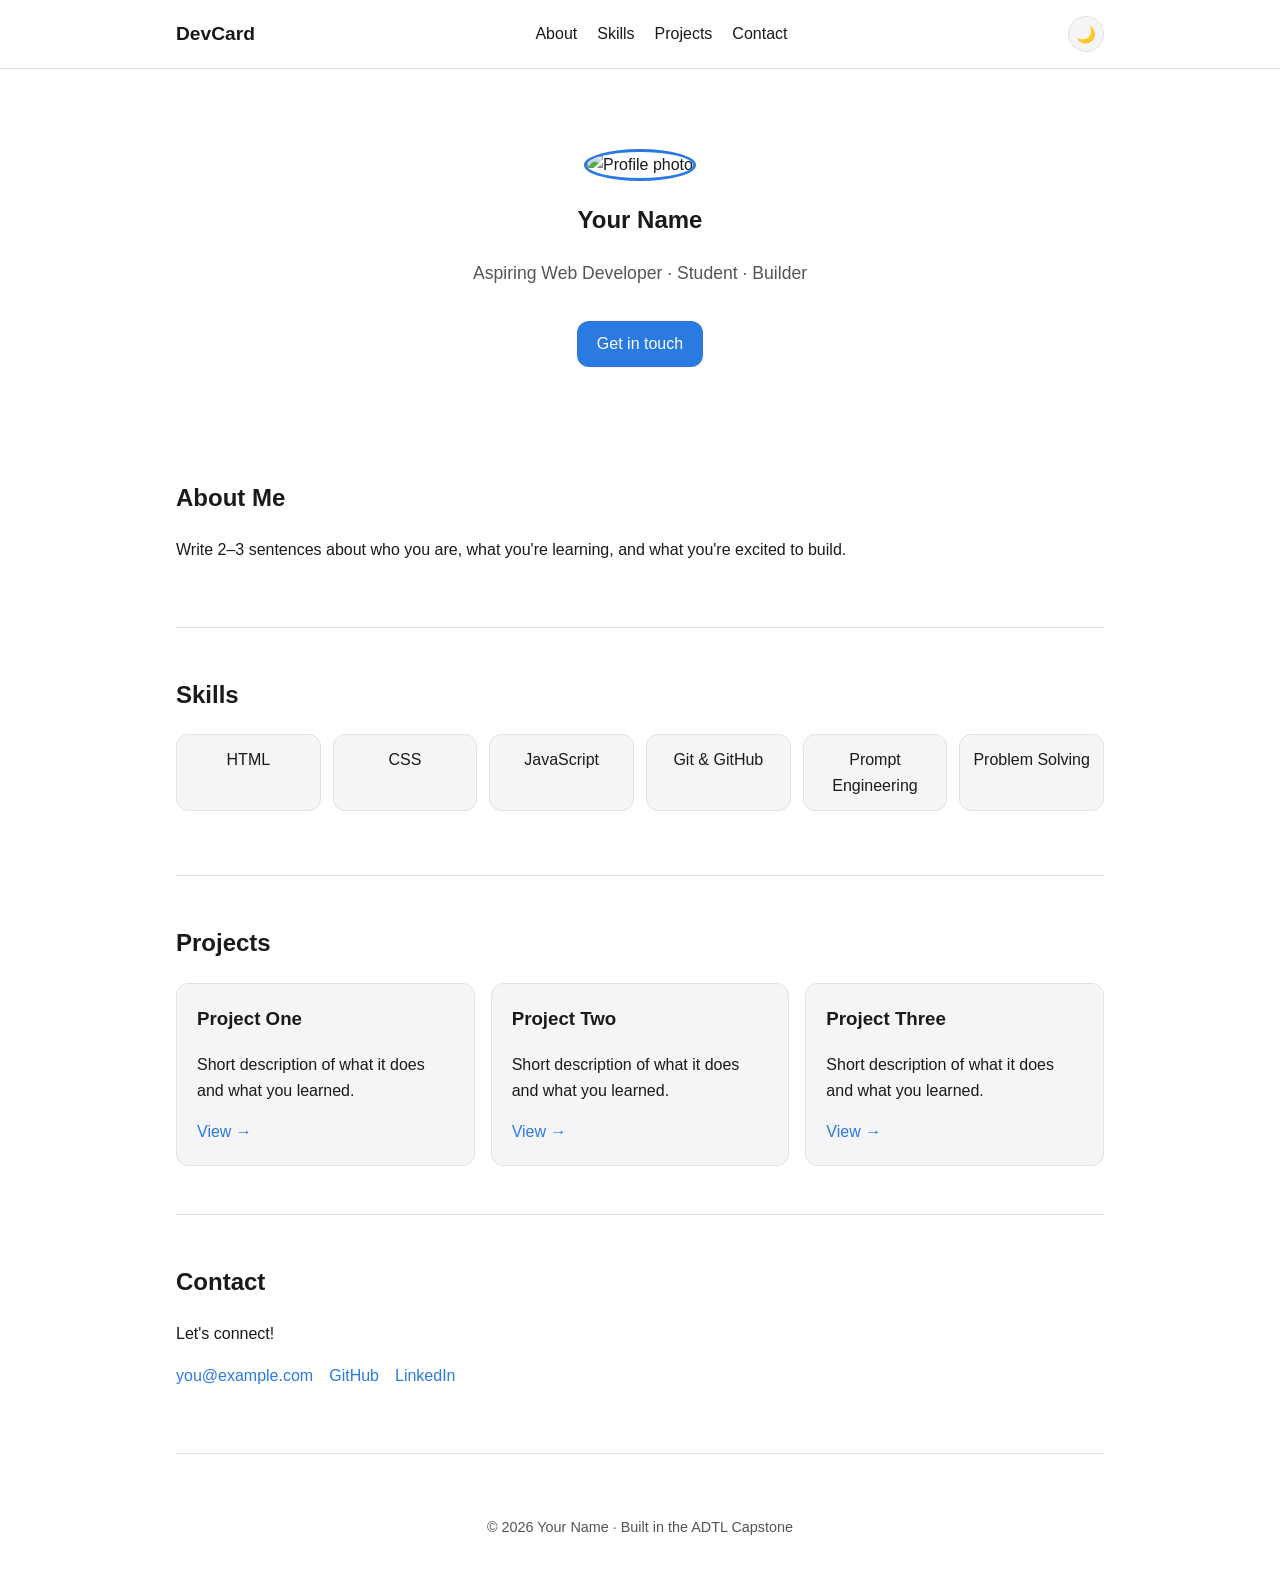
==== starter/index.html @ 2a034c1e "Add initial project files for DevCard portfolio template" ====
<!doctype html>
<html lang="en">
  <head>
    <meta charset="UTF-8" />
    <meta name="viewport" content="width=device-width, initial-scale=1.0" />
    <title>DevCard — Your Name</title>
    <link rel="stylesheet" href="styles.css" />
  </head>
  <body>
    <!-- NAV -->
    <header class="site-header">
      <nav class="nav">
        <a href="#" class="logo">DevCard</a>
        <ul class="nav-links">
          <li><a href="#about">About</a></li>
          <li><a href="#skills">Skills</a></li>
          <li><a href="#projects">Projects</a></li>
          <li><a href="#contact">Contact</a></li>
        </ul>
        <button id="theme-toggle" aria-label="Toggle dark mode">🌙</button>
      </nav>
    </header>

    <main>
      <!-- HERO -->
      <section class="hero">
        <img
          src="https://via.placeholder.com/150"
          alt="Profile photo"
          class="avatar"
        />
        <h1>Your Name</h1>
        <p class="tagline">Aspiring Web Developer · Student · Builder</p>
        <a href="#contact" class="btn">Get in touch</a>
      </section>

      <!-- ABOUT -->
      <section id="about" class="section">
        <h2>About Me</h2>
        <p>
          Write 2–3 sentences about who you are, what you're learning, and what
          you're excited to build.
        </p>
      </section>

      <!-- SKILLS -->
      <section id="skills" class="section">
        <h2>Skills</h2>
        <ul class="skills-grid">
          <li>HTML</li>
          <li>CSS</li>
          <li>JavaScript</li>
          <li>Git &amp; GitHub</li>
          <li>Prompt Engineering</li>
          <li>Problem Solving</li>
        </ul>
      </section>

      <!-- PROJECTS -->
      <section id="projects" class="section">
        <h2>Projects</h2>
        <div class="projects-grid">
          <article class="card">
            <h3>Project One</h3>
            <p>Short description of what it does and what you learned.</p>
            <a href="#" target="_blank" rel="noopener">View →</a>
          </article>
          <article class="card">
            <h3>Project Two</h3>
            <p>Short description of what it does and what you learned.</p>
            <a href="#" target="_blank" rel="noopener">View →</a>
          </article>
          <article class="card">
            <h3>Project Three</h3>
            <p>Short description of what it does and what you learned.</p>
            <a href="#" target="_blank" rel="noopener">View →</a>
          </article>
        </div>
      </section>

      <!-- CONTACT -->
      <section id="contact" class="section">
        <h2>Contact</h2>
        <p>Let's connect!</p>
        <ul class="contact-list">
          <li><a href="mailto:you@example.com">you@example.com</a></li>
          <li>
            <a
              href="https://github.com/your-username"
              target="_blank"
              rel="noopener"
              >GitHub</a
            >
          </li>
          <li>
            <a
              href="https://linkedin.com/in/your-handle"
              target="_blank"
              rel="noopener"
              >LinkedIn</a
            >
          </li>
        </ul>
      </section>
    </main>

    <footer class="site-footer">
      <p>
        &copy; <span id="year"></span> Your Name · Built in the ADTL Capstone
      </p>
    </footer>

    <script src="script.js"></script>
  </body>
</html>
---- starter/styles.css ----
/* ===== Theme variables ===== */
:root {
  --bg: #ffffff;
  --surface: #f5f5f7;
  --text: #1a1a1a;
  --muted: #555;
  --accent: #2a7ae2;
  --border: #e2e2e2;
  --radius: 12px;
  --max-width: 960px;
}

body.dark {
  --bg: #0f1115;
  --surface: #1a1d23;
  --text: #f1f1f1;
  --muted: #b0b0b0;
  --accent: #4ea1ff;
  --border: #2a2d34;
}

/* ===== Base ===== */
* {
  box-sizing: border-box;
}

body {
  margin: 0;
  font-family:
    -apple-system, BlinkMacSystemFont, "Segoe UI", Roboto, sans-serif;
  background-color: var(--bg);
  color: var(--text);
  line-height: 1.6;
  transition:
    background-color 0.3s,
    color 0.3s;
}

a {
  color: var(--accent);
  text-decoration: none;
}
a:hover {
  text-decoration: underline;
}

/* ===== Nav ===== */
.site-header {
  border-bottom: 1px solid var(--border);
  background: var(--bg);
  position: sticky;
  top: 0;
  z-index: 10;
}

.nav {
  max-width: var(--max-width);
  margin: 0 auto;
  padding: 1rem;
  display: flex;
  align-items: center;
  justify-content: space-between;
  gap: 1rem;
}

.logo {
  font-weight: 700;
  font-size: 1.2rem;
  color: var(--text);
}

.nav-links {
  list-style: none;
  display: flex;
  gap: 1.25rem;
  margin: 0;
  padding: 0;
}

.nav-links a {
  color: var(--text);
}

#theme-toggle {
  background: var(--surface);
  border: 1px solid var(--border);
  border-radius: 999px;
  width: 36px;
  height: 36px;
  cursor: pointer;
  font-size: 1rem;
}

/* ===== Layout ===== */
main {
  max-width: var(--max-width);
  margin: 0 auto;
  padding: 1rem;
}

.section {
  padding: 3rem 0;
  border-bottom: 1px solid var(--border);
}

.section h2 {
  margin-top: 0;
}

/* ===== Hero ===== */
.hero {
  text-align: center;
  padding: 4rem 1rem;
}

.avatar {
  width: 120px;
  height: 120px;
  border-radius: 50%;
  object-fit: cover;
  border: 3px solid var(--accent);
}

.tagline {
  color: var(--muted);
  font-size: 1.1rem;
}

.btn {
  display: inline-block;
  background: var(--accent);
  color: white;
  padding: 0.65rem 1.25rem;
  border-radius: var(--radius);
  margin-top: 1rem;
}
.btn:hover {
  opacity: 0.9;
  text-decoration: none;
}

/* ===== Skills ===== */
.skills-grid {
  list-style: none;
  padding: 0;
  display: grid;
  grid-template-columns: repeat(auto-fit, minmax(140px, 1fr));
  gap: 0.75rem;
}

.skills-grid li {
  background: var(--surface);
  padding: 0.75rem;
  border-radius: var(--radius);
  text-align: center;
  border: 1px solid var(--border);
}

/* ===== Projects ===== */
.projects-grid {
  display: grid;
  grid-template-columns: repeat(auto-fit, minmax(240px, 1fr));
  gap: 1rem;
}

.card {
  background: var(--surface);
  padding: 1.25rem;
  border-radius: var(--radius);
  border: 1px solid var(--border);
  transition:
    transform 0.2s,
    box-shadow 0.2s;
}

.card:hover {
  transform: translateY(-3px);
  box-shadow: 0 6px 16px rgba(0, 0, 0, 0.08);
}

.card h3 {
  margin-top: 0;
}

/* ===== Contact ===== */
.contact-list {
  list-style: none;
  padding: 0;
  display: flex;
  flex-wrap: wrap;
  gap: 1rem;
}

/* ===== Footer ===== */
.site-footer {
  text-align: center;
  padding: 2rem 1rem;
  color: var(--muted);
  font-size: 0.9rem;
}

/* ===== Responsive ===== */
@media (max-width: 600px) {
  .nav-links {
    gap: 0.75rem;
    font-size: 0.9rem;
  }
  .hero {
    padding: 2.5rem 1rem;
  }
}
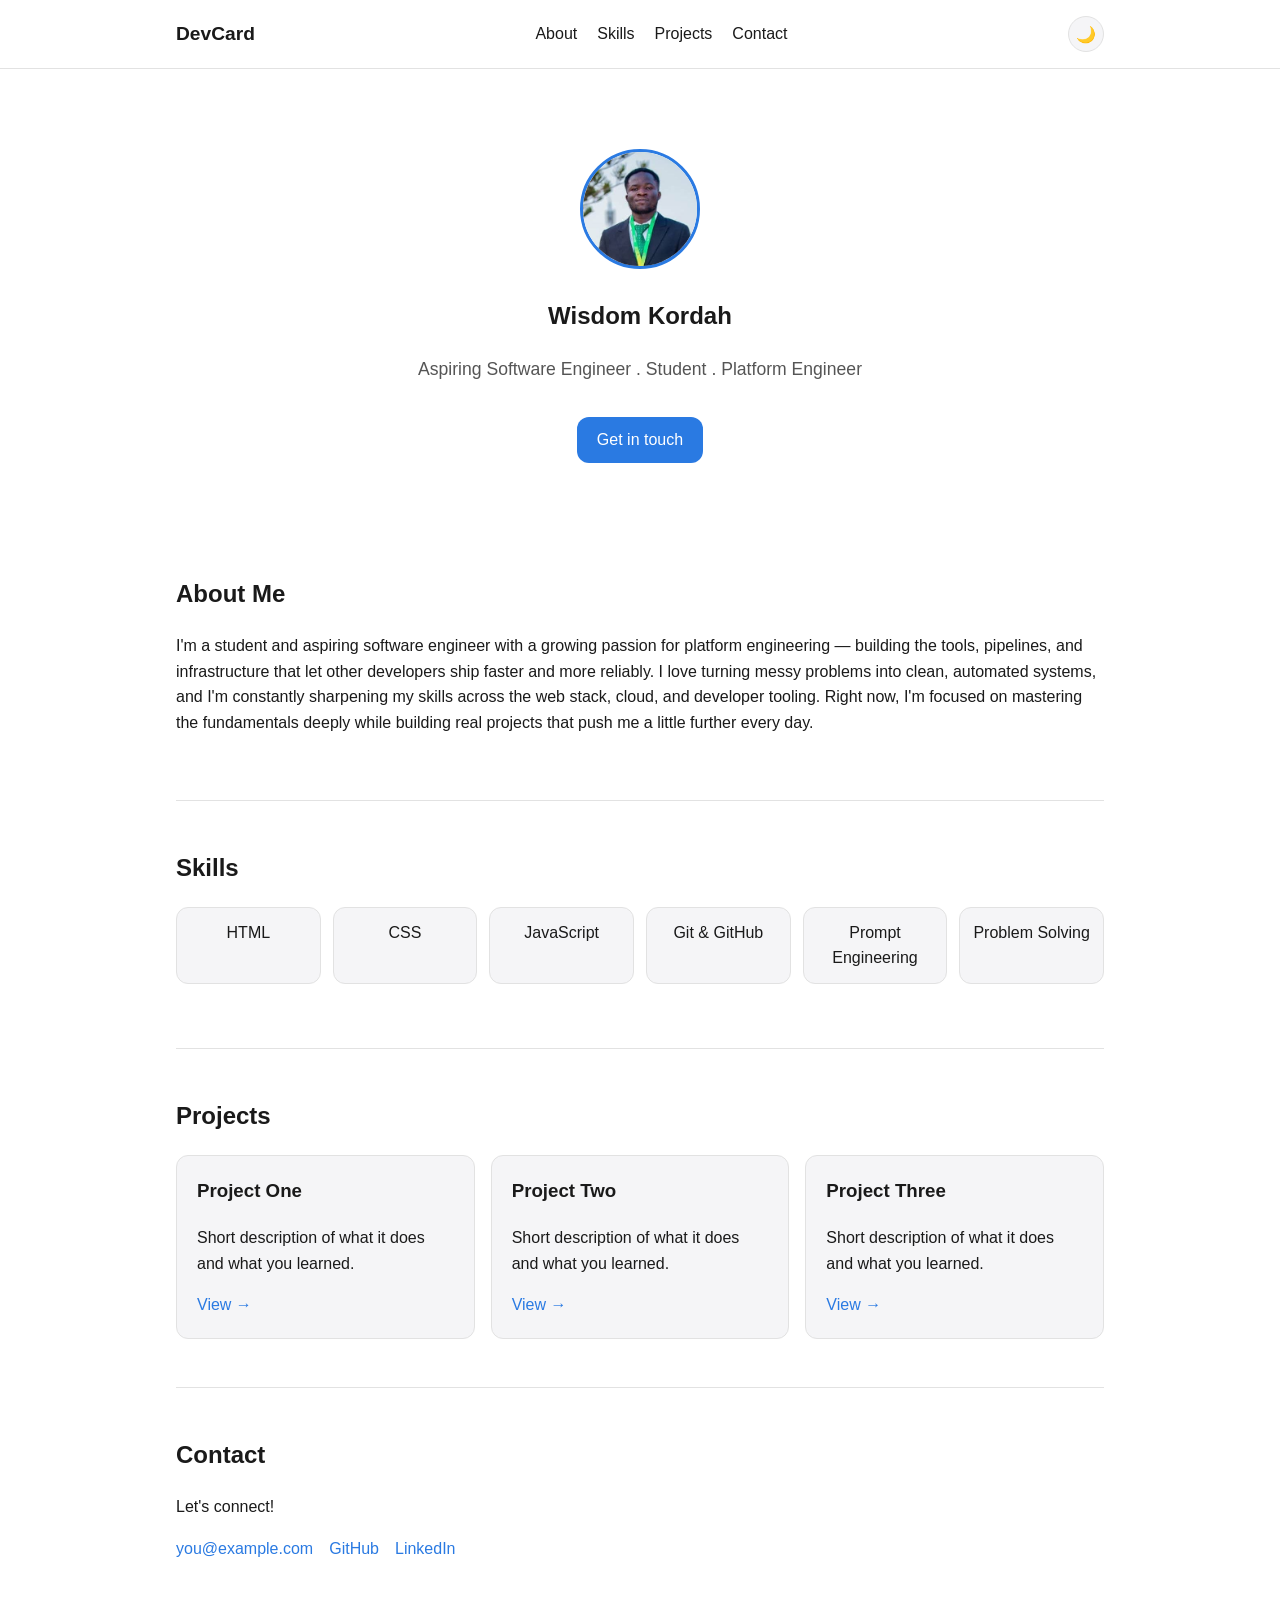
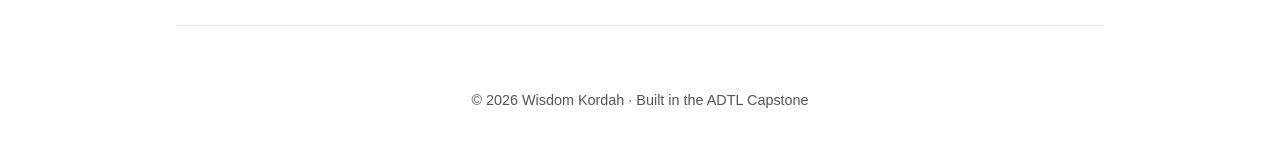
==== commit fb4efd5c: "Update index.html with personal details and add profile picture" ====
--- a/starter/index.html
+++ b/starter/index.html
@@ -3,7 +3,7 @@
   <head>
     <meta charset="UTF-8" />
     <meta name="viewport" content="width=device-width, initial-scale=1.0" />
-    <title>DevCard — Your Name</title>
+    <title>DevCard — Wisdom Kordah</title>
     <link rel="stylesheet" href="styles.css" />
   </head>
   <body>
@@ -25,12 +25,14 @@
       <!-- HERO -->
       <section class="hero">
         <img
-          src="https://via.placeholder.com/150"
+          src="assets/profile_picture.jpg"
           alt="Profile photo"
           class="avatar"
         />
-        <h1>Your Name</h1>
-        <p class="tagline">Aspiring Web Developer · Student · Builder</p>
+        <h1>Wisdom Kordah</h1>
+        <p class="tagline">
+          Aspiring Software Engineer . Student . Platform Engineer
+        </p>
         <a href="#contact" class="btn">Get in touch</a>
       </section>
 
@@ -38,8 +40,14 @@
       <section id="about" class="section">
         <h2>About Me</h2>
         <p>
-          Write 2–3 sentences about who you are, what you're learning, and what
-          you're excited to build.
+          I'm a student and aspiring software engineer with a growing passion
+          for platform engineering — building the tools, pipelines, and
+          infrastructure that let other developers ship faster and more
+          reliably. I love turning messy problems into clean, automated systems,
+          and I'm constantly sharpening my skills across the web stack, cloud,
+          and developer tooling. Right now, I'm focused on mastering the
+          fundamentals deeply while building real projects that push me a little
+          further every day.
         </p>
       </section>
 
@@ -106,7 +114,8 @@
 
     <footer class="site-footer">
       <p>
-        &copy; <span id="year"></span> Your Name · Built in the ADTL Capstone
+        &copy; <span id="year"></span> Wisdom Kordah · Built in the ADTL
+        Capstone
       </p>
     </footer>
 
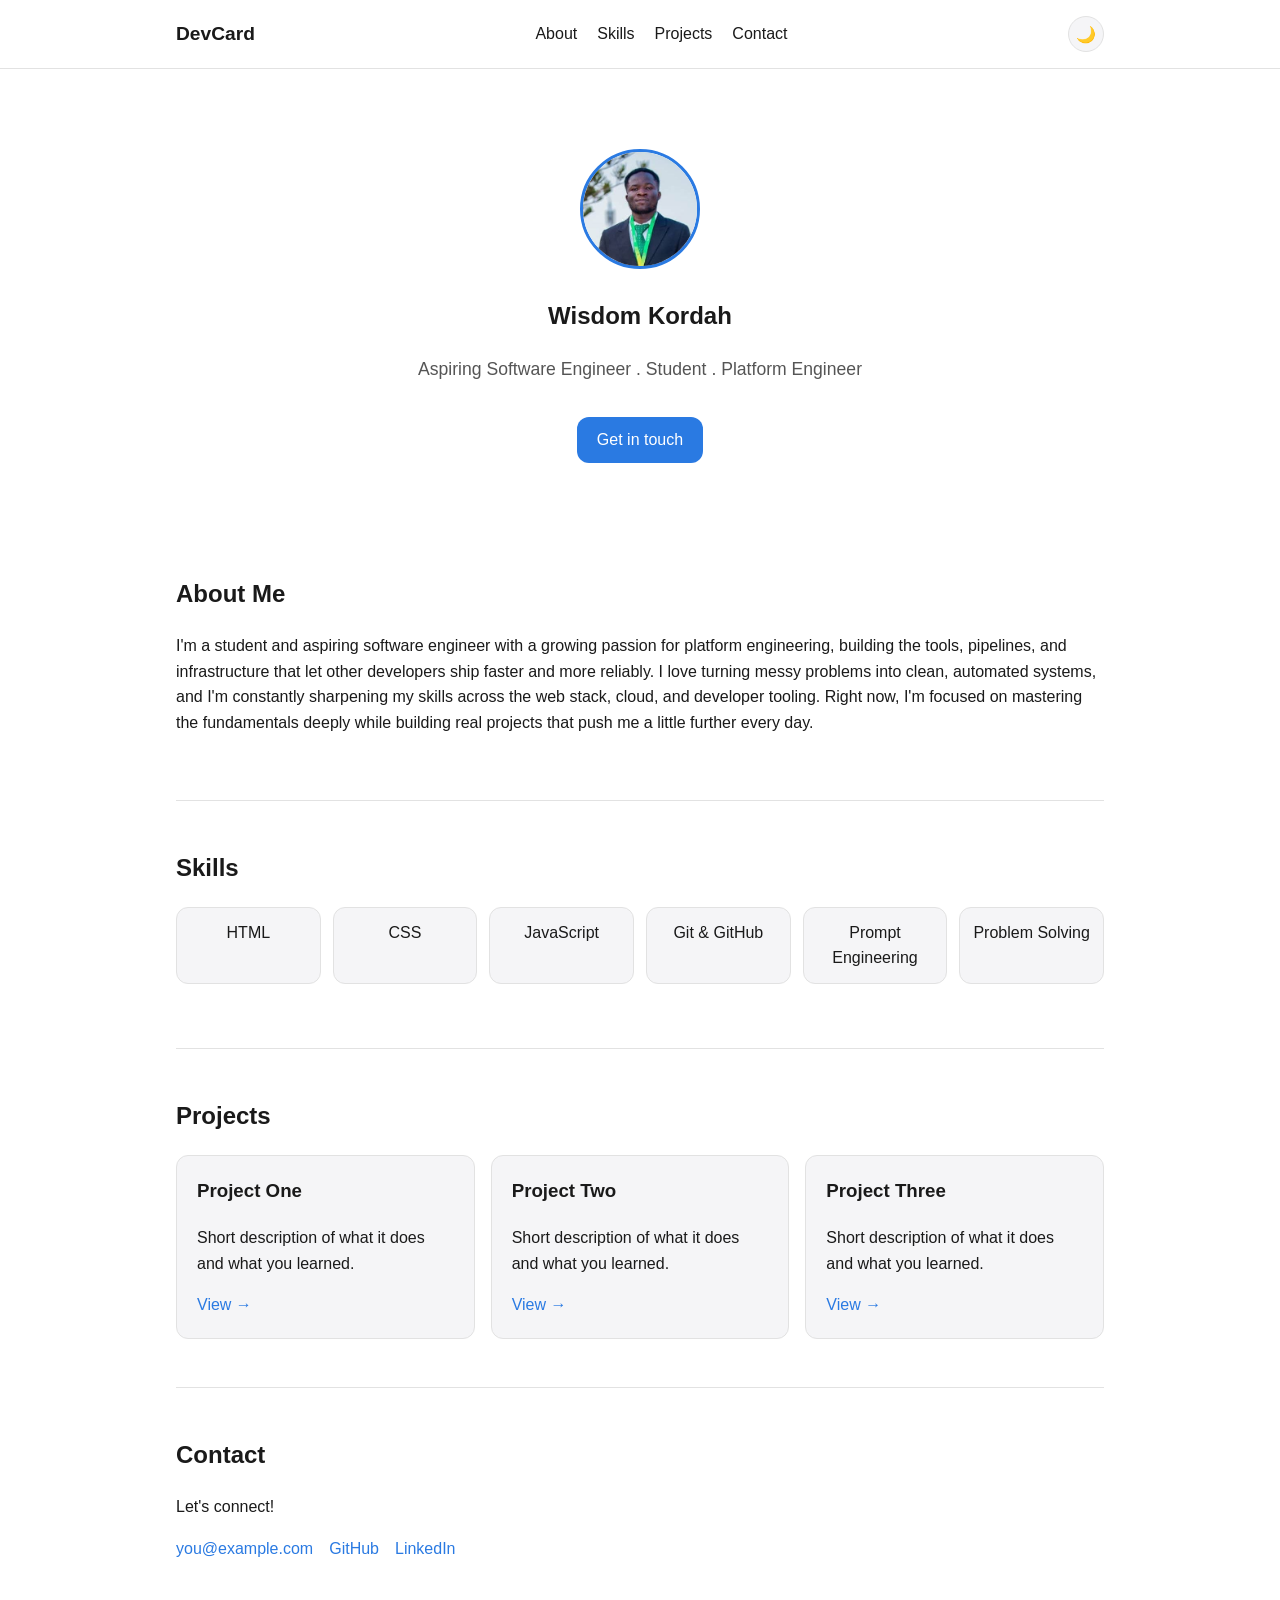
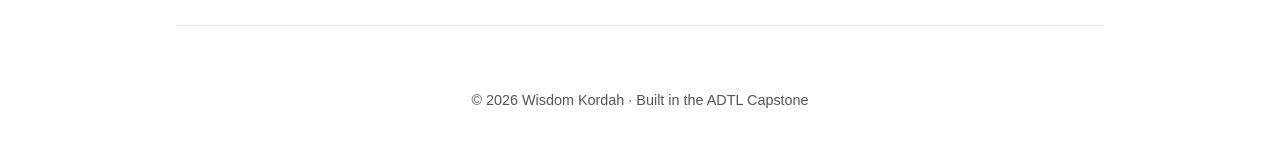
==== commit 97f5cb45: "Update about section in index.html for clarity and flow" ====
--- a/starter/index.html
+++ b/starter/index.html
@@ -41,7 +41,7 @@
         <h2>About Me</h2>
         <p>
           I'm a student and aspiring software engineer with a growing passion
-          for platform engineering — building the tools, pipelines, and
+          for platform engineering, building the tools, pipelines, and
           infrastructure that let other developers ship faster and more
           reliably. I love turning messy problems into clean, automated systems,
           and I'm constantly sharpening my skills across the web stack, cloud,
